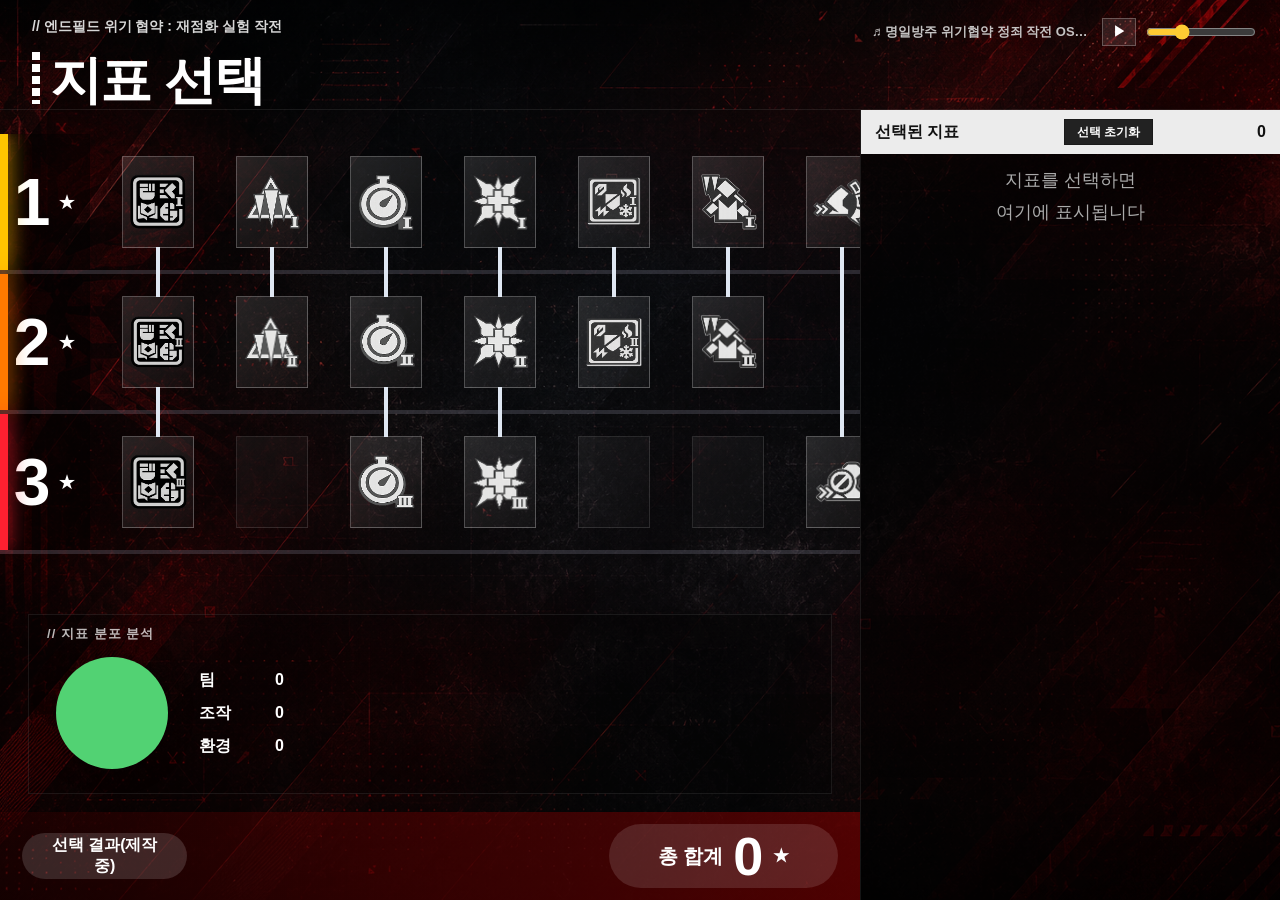
==== index.html @ 7ad9457a "Update index.html" ====
<!DOCTYPE html>
<html lang="ko">
<head>
  <meta charset="UTF-8" />
  <meta name="viewport" content="width=device-width, initial-scale=1.0"/>
  <title>Endfield CC Simulator</title>

  <link rel="stylesheet" href="style.css"/>
  <link rel="icon" type="image/png" href="favicon.png">
</head>

<body>

<div id="intro-screen">
  <img src="assets/ECC0title.png" alt="intro" />
</div>

<div class="sim-wrapper">

  <header class="sim-header">
    <div class="music-player">
      <span class="music-title">♬ 명일방주 위기협약 정죄 작전 OST ♬</span>

      <button id="music-toggle" class="music-toggle" type="button">▶</button>

      <input
        id="music-volume"
        class="music-volume"
        type="range"
        min="0"
        max="1"
        step="0.01"
        value="0.3"
      />

      <audio id="bgm" src="assets/audio/Battleplan_Extinguished_Sins.mp3" loop></audio>
      <audio id="sfx-select" src="assets/audio/select.mp3"></audio>
      <audio id="sfx-cancel" src="assets/audio/cancel.mp3"></audio>
    </div>

    <div class="small-title">// 엔드필드 위기 협약 : 재점화 실험 작전</div>
    <div class="main-title">지표 선택</div>
  </header>

  <main class="sim-main">

  <section class="main-left">

      <div class="sim-body">
        <section class="board-wrap">
          <div id="grid-area" class="grid-area"></div>
        </section>
      </div>

      <div class="stats-hud">

        <div class="stats-title">
          // 지표 분포 분석
        </div>

        <div class="stats-pie">
          <div class="pie-chart" id="type-pie"></div>
        </div>

        <div class="stats-bars">

          <div class="block-row team">
            <span class="bar-label">팀</span>
            <span class="bar-value" id="value-team">0</span>
            <div class="block-track" id="blocks-team"></div>
          </div>

          <div class="block-row control">
            <span class="bar-label">조작</span>
            <span class="bar-value" id="value-control">0</span>
            <div class="block-track" id="blocks-control"></div>
          </div>

          <div class="block-row env">
            <span class="bar-label">환경</span>
            <span class="bar-value" id="value-env">0</span>
            <div class="block-track" id="blocks-env"></div>
          </div>

        </div>

      </div>

      <footer class="sim-footer">

        <button
          class="result-btn"
          type="button"
          onclick="window.open('result.html','_blank')"
        >
          선택 결과(제작중)
        </button>

        <div class="warn-text" id="warn-text">
          ⚠ 현재 지표 난도가 높습니다. 신중하게 행동해 주세요.
        </div>

        <div class="total-score">
          <span class="total-label">총 합계</span>
          <span class="total-num" id="total-pts">0</span>
          <span>★</span>
        </div>

      </footer>

  </section>

    <aside class="side-panel">
      <div class="panel-header">
        <span>선택된 지표</span>
        <button class="panel-reset-btn" onclick="resetSelected()">선택 초기화</button>
        <span id="selected-count">0</span>
      </div>

      <div id="panel-list" class="panel-list">
        <div class="panel-empty">
          지표를 선택하면<br>
          여기에 표시됩니다
        </div>
      </div>
    </aside>

  </main>

</div>
  
<script src="data.js"></script>
<script src="script.js"></script>
  
</body>
</html>
---- style.css ----
/* =========================================================
   Base / Reset
========================================================= */
*{
  margin:0;
  padding:0;
  box-sizing:border-box;
}

html,
body{
  width:100%;
  height:100%;
}

body{
  overflow:hidden;
  font-family:"Pretendard","Noto Sans KR",sans-serif;
  color:#fff;
  background:
    radial-gradient(circle at left,#00374c 0%,#020814 45%),
    radial-gradient(circle at right,#3b0010 0%,#020814 55%);
}

/* =========================================================
   Main Layout
========================================================= */


.sim-wrapper{
  position:relative;
  overflow:hidden;
  width:100%;
  height:100vh;
  display:grid;
  grid-template-rows:110px minmax(0,1fr);
  background:#020814;
}

.sim-wrapper::before{
  content:"";
  position:absolute;
  inset:0;
  z-index:0;

  background:
    linear-gradient(
      rgba(0,0,0,.35),
      rgba(0,0,0,.50)
    ),
    url('assets/bg.png');

  background-size:cover;
  background-position:center;
  background-repeat:no-repeat;
  pointer-events:none;
}

.sim-wrapper > *{
  position:relative;
  z-index:1;
}

.sim-main{
  display:grid;
  grid-template-columns:minmax(0,1fr) 420px;
  min-width:0;
  min-height:0;
}

.main-left{
  display:grid;
  grid-template-rows:minmax(0,1fr) auto 88px;
  min-width:0;
  min-height:0;
}

.sim-body{
  display:block;
  min-width:0;
  min-height:0;
  overflow:visible;
}


.sim-header{
  position:relative;
  padding:18px 32px 28px;
  border-bottom:1px solid rgba(255,255,255,.08);
}

.small-title{
  margin-bottom:10px;
  font-size:14px;
  font-weight:700;
  color:#d7d7d7;
}

.main-title{
  position:relative;
  padding-left:18px;
  font-size:52px;
  font-weight:900;
  letter-spacing:-.03em;
}

.main-title::before{
  content:"";
  position:absolute;
  left:0;
  top:6px;
  width:8px;
  height:52px;
  background:repeating-linear-gradient(
    to bottom,
    #fff 0 8px,
    transparent 8px 12px
  );
}



/* =========================================================
   Constraint Board
========================================================= */
.board-wrap{
  overflow-x:auto;
  overflow-y:visible;
  min-width:0;
  margin-top:24px;
  scrollbar-width:thin;
  scrollbar-color:rgba(255,255,255,.08) transparent;
}

.board-wrap::-webkit-scrollbar{
  height:6px;
}

.board-wrap::-webkit-scrollbar-track{
  background:transparent;
}

.board-wrap::-webkit-scrollbar-thumb{
  background:rgba(255,255,255,.08);
  border-radius:999px;
}

.board-wrap::-webkit-scrollbar-thumb:hover{
  background:rgba(255,255,255,.18);
}

.grid-area{
  min-width:max-content;
  overflow:visible;
}

.row-wrap{
  position:relative;
  display:grid;
  grid-template-columns:90px 1fr;
  min-width:2400px;
  height:140px;
  border-bottom:4px solid rgba(140,140,160,.25);
  overflow:visible;
}

.row-label{
  position:relative;
  display:flex;
  align-items:center;
  justify-content:center;
  gap:8px;
  overflow:hidden;
  background:rgba(0,0,0,.45);
}

.tier-num{
  font-size:66px;
  font-weight:900;
}

.tier-icon{
  font-size:18px;
}

.tier-bar{
  position:absolute;
  left:0;
  top:0;
  bottom:0;
  width:8px;
  z-index:3;
}

.tier-bar.t1{
  background:#ffc400;
  box-shadow:0 0 20px #ffc400;
}

.tier-bar.t2{
  background:#ff7a00;
  box-shadow:0 0 20px #ff7a00;
}

.tier-bar.t3{
  background:#ff2030;
  box-shadow:0 0 20px #ff2030;
}

.cards-row{
  position:relative;
  display:grid;
  grid-template-columns:repeat(24,72px);
  column-gap:42px;
  align-items:center;
  padding-left:32px;
}

/* =========================================================
   Constraint Cards
========================================================= */
.card{
  position:relative;
  width:72px;
  height:92px;
  border:1px solid rgba(255,255,255,.25);
  background:linear-gradient(135deg,rgba(255,255,255,.12),rgba(255,255,255,.03));
  display:flex;
  align-items:center;
  justify-content:center;
  transition:.14s;
  overflow:visible;
}

.card:hover{
  border-color:rgba(255,255,255,.5);
  z-index:200;
}

.card.selected{
  background:linear-gradient(180deg,#ff0000 0%,#c30000 100%);
  border-color:#ff6b6b;
  box-shadow:
    0 0 0 2px rgba(255,255,255,.75),
    0 0 16px rgba(255,0,0,.9),
    0 0 34px rgba(255,0,0,.55);
}
.card.select-flash{
  animation:selectedCardPulse .32s ease-out;
}

@keyframes selectedCardPulse{
  0%{
    box-shadow:
      0 0 0 0 rgba(255,255,255,0),
      0 0 0 rgba(255,0,0,0);
    filter:brightness(1);
  }

  45%{
    box-shadow:
       0 0 0 4px rgba(255,255,255,1),
       0 0 30px rgba(255,0,0,1),
       0 0 68px rgba(255,0,0,.95),
       0 0 110px rgba(255,40,40,.45);
   
     filter:brightness(1.65);
  }

  100%{
    box-shadow:
      0 0 0 2px rgba(255,255,255,.75),
      0 0 16px rgba(255,0,0,.9),
      0 0 34px rgba(255,0,0,.55);
    filter:brightness(1);
  }
}

.card-icon{
  font-size:34px;
  color:#f2f2f2;
  z-index:2;
}

.card-icon img{
  width:60px;
  height:60px;
  object-fit:contain;
  display:block;
}

.card-check{
  position:absolute;
  top:6px;
  right:6px;
  width:22px;
  height:22px;
  background:#fff;
  color:#d40000;
  display:none;
  align-items:center;
  justify-content:center;
  font-size:18px;
  font-weight:900;
  z-index:20;
}

.card.selected .card-check{
  display:flex;
}

.card-pts{
  position:absolute;
  right:8px;
  bottom:6px;
  font-size:15px;
  font-weight:700;
  color:#fff;
  z-index:10;
}

.card-x{
  position:absolute;
  inset:0;
  display:flex;
  align-items:center;
  justify-content:center;
  font-size:48px;
  color:rgba(255,255,255,.08);
}

.empty{
  opacity:.45;
}

.disabled{
  opacity:.4;
}

.lock-mark{
  position:absolute;
  left:6px;
  bottom:4px;
  font-size:16px;
  z-index:20;
}

.key-card{
  border-color:#ffd400;
  box-shadow:0 0 12px rgba(255,212,0,.35);
}

/* =========================================================
   Group Connection Lines
========================================================= */
.conn{
  position:absolute;
  background:#dfe7f2;
  pointer-events:none;
  z-index:1;
  box-shadow:none;
}

.card.line-top .conn.top{
  width:4px;
  height:38px;
  left:50%;
  transform:translateX(-50%);
  top:-38px;
}

.card.line-bottom .conn.bottom{
  width:4px;
  height:38px;
  left:50%;
  transform:translateX(-50%);
  bottom:-38px;
}

.card.line-left .conn.left{
  height:4px;
  width:42px;
  top:50%;
  transform:translateY(-50%);
  left:-42px;
}

.card.line-right .conn.right{
  height:4px;
  width:42px;
  top:50%;
  transform:translateY(-50%);
  right:-42px;
}

.connector-only{
  background:transparent;
  border:none;
  opacity:1;
}

.connector-only .card-x{
  display:none;
}

.connector-only.line-top.line-bottom::before{
  content:"";
  position:absolute;
  left:50%;
  top:-45px;
  bottom:-45px;
  width:4px;
  transform:translateX(-50%);
  background:#dfe7f2;
  box-shadow:none;
  z-index:1;
  pointer-events:none;
}

.connector-only .conn.top,
.connector-only .conn.bottom{
  display:none !important;
}

/* =========================================================
   Conflict Indicators
========================================================= */
.group-conflict{
  opacity:.72;
}

.conflict-text{
  position:absolute;
  top:14px;
  font-size:15px;
  font-weight:900;
  color:#fff;
  z-index:30;
  pointer-events:none;
}

.conflict-mark{
  position:absolute;
  bottom:18px;
  font-size:28px;
  font-weight:900;
  color:#ff3a3a;
  z-index:30;
  pointer-events:none;
}

.card:not(.group-conflict) .conflict-text,
.card:not(.group-conflict) .conflict-mark{
  display:none;
}

/* =========================================================
   Selected Indicator Side Panel
========================================================= */
.side-panel{
  border-left:1px solid rgba(255,255,255,.08);
  background:rgba(0,0,0,.58);
  display:flex;
  flex-direction:column;
  min-height:0;
  height:100%;
}

.panel-header{
  flex:0 0 auto;
  height:44px;
  background:#ececec;
  color:#111;
  display:flex;
  align-items:center;
  justify-content:space-between;
  padding:0 14px;
  font-weight:900;
  font-size:16px;
}

.panel-reset-btn{
  height:26px;
  padding:0 12px;
  border:1px solid rgba(0,0,0,.25);
  background:#222;
  color:#fff;
  font-size:12px;
  font-weight:900;
  cursor:pointer;
}

.panel-reset-btn:hover{
  background:#444;
}

.panel-list{
  flex:1;
  min-height:0;

  overflow-y:auto;
  overflow-x:hidden;

  padding:10px;

  scrollbar-width:thin;
  scrollbar-color:rgba(255,255,255,.10) transparent;
}

.panel-empty{
  margin:auto;
  text-align:center;
  line-height:1.8;
  color:#aaa;
  font-size:18px;
}

.panel-item{
  display:grid;
  grid-template-columns:62px minmax(0,1fr) 30px;
  grid-template-areas:"left content del";
  gap:8px;
  align-items:stretch;
  min-height:72px;
  padding:7px 10px;
  margin-bottom:6px;
  background:linear-gradient(90deg,rgba(255,255,255,.15),rgba(255,255,255,.04));
  border-left:5px solid #ff7a00;
  overflow:hidden;
}

.panel-item > div:nth-child(3){
  min-width:0;
}

.panel-item.tier-1{
  border-left-color:#ffd400;
}

.panel-item.tier-2{
  border-left-color:#ff7a00;
}

.panel-item.tier-3{
  border-left-color:#ff2030;
}

.panel-item.tier-1 .panel-score{
  background:#ffd400;
  color:#111;
}

.panel-item.tier-2 .panel-score{
  background:#ff7a00;
  color:#fff;
}

.panel-item.tier-3 .panel-score{
  background:#ff2030;
  color:#fff;
}

.panel-score{
  grid-area:left;
  justify-self:start;
  align-self:start;
  width:42px;
  height:18px;
  display:flex;
  align-items:center;
  justify-content:center;
  font-weight:900;
  font-size:12px;
  background:#ff7a00;
  color:#fff;
  border-radius:2px;
}

.panel-icon{
  grid-area:left;
  align-self:end;
  justify-self:start;
  display:flex;
  align-items:center;
  justify-content:center;
  margin:8px 0 2px 2px;
}

.panel-icon img{
  width:40px;
  height:40px;
  object-fit:contain;
  display:block;
}

.panel-content{
  grid-area:content;
  min-width:0;
  align-self:start;
  padding-top:2px;
}

.panel-name{
  font-size:14px;
  font-weight:900;
  margin-bottom:5px;
  line-height:1.1;
}

.panel-desc{
  font-size:13px;
  display:block;
  white-space:normal;
  word-break:keep-all;
  overflow-wrap:anywhere;
  line-height:1.22;
  max-height:none;
  height:auto;
  overflow:visible;
  padding-right:0;
}

.panel-del{
  grid-area:del;
  align-self:center;
  justify-self:center;
  width:24px;
  height:52px;
  border:none;
  border-radius:3px;
  background:#efefef;
  color:#444;
  font-size:18px;
  font-weight:900;
  cursor:pointer;
  display:flex;
  align-items:center;
  justify-content:center;
}

.panel-del:hover{
  background:#fff;
  color:#000;
}

/* =========================================================
   Selected Panel Animations
========================================================= */
.panel-item.new-item{
  animation:panelSliceIn .28s cubic-bezier(.16,.9,.25,1.15) both;
  transform-origin:right center;
}

.panel-item.removing-item{
  overflow:hidden;
  pointer-events:none;
  animation:
    panelSliceOut .22s ease-in forwards,
    panelCollapse .22s ease-in forwards;
  transform-origin:right center;
}

@keyframes panelSliceIn{
  0%{
    opacity:0;
    transform:translateX(46px) scaleX(.12) scaleY(.94);
    filter:brightness(1.8);
  }

  55%{
    opacity:1;
    transform:translateX(-4px) scaleX(1.03) scaleY(1);
    filter:brightness(1.25);
  }

  100%{
    opacity:1;
    transform:translateX(0) scaleX(1) scaleY(1);
    filter:brightness(1);
  }
}

@keyframes panelSliceOut{
  0%{
    opacity:1;
    transform:translateX(0) scaleX(1);
    filter:brightness(1);
  }

  100%{
    opacity:0;
    transform:translateX(46px) scaleX(.08);
    filter:brightness(1.8);
  }
}

@keyframes panelCollapse{
  0%{
    max-height:320px;
    margin-bottom:10px;
    padding-top:10px;
    padding-bottom:10px;
  }

  100%{
    max-height:0;
    margin-bottom:0;
    padding-top:0;
    padding-bottom:0;
  }
}

/* =========================================================
   Footer / Total Score
========================================================= */
.constraint-list-area{
  display:none !important;
}

.sim-footer{
  display:flex;
  align-items:center;
  justify-content:flex-end;
  gap:16px;
  padding:0 22px;
  background:linear-gradient(90deg,rgba(60,0,0,.3),rgba(140,0,0,.55));
}

.sim-footer > *{
  position:relative;
  z-index:1;
}

.warn-text{
  opacity:0;
  transition:.2s;
  font-size:16px;
  margin-left:auto;
  margin-right:16px;
}

.warn-text.visible{
  opacity:1;
}

.total-score{
  display:flex;
  align-items:center;
  justify-content:center;
  gap:10px;

  width:240px;
  height:64px;
  border-radius:999px;

  background:rgba(255,255,255,.12);
  box-shadow:none;
  font-weight:900;
  justify-self:end;
}

.total-score.danger{
  background:linear-gradient(90deg,#ff9b1f,#ff001f);
  box-shadow:0 0 30px rgba(255,80,0,.45);
}

.total-label{
  font-size:20px;
}

.total-num{
  font-size:54px;
}

.reset-btn{
  border:none;
  padding:0 22px;
  height:46px;
  border-radius:999px;
  background:rgba(255,255,255,.14);
  color:#fff;
  font-size:16px;
  font-weight:900;
  cursor:pointer;
}

.reset-btn:hover{
  background:rgba(255,255,255,.24);
}

/* =========================================================
   Music Player
========================================================= */
.music-player{
  position:absolute;
  top:18px;
  right:24px;
  display:flex;
  align-items:center;
  gap:10px;
  z-index:100;
}

.music-title{
  font-size:13px;
  font-weight:700;
  color:#d8d8d8;
  opacity:.9;
  max-width:220px;
  white-space:nowrap;
  overflow:hidden;
  text-overflow:ellipsis;
}

.music-toggle{
  width:34px;
  height:28px;
  border:1px solid rgba(255,255,255,.25);
  background:rgba(255,255,255,.1);
  color:#fff;
  font-weight:900;
  cursor:pointer;
}

.music-toggle:hover{
  background:rgba(255,255,255,.2);
}

.music-volume{
  width:110px;
  accent-color:#ffcc33;
}

/* =========================================================
   Intro Splash
========================================================= */
#intro-screen{
  position:fixed;
  inset:0;
  z-index:99999;
  display:flex;
  align-items:center;
  justify-content:center;
  background:#000;
  animation:introFadeOut 2.6s forwards;
}

#intro-screen img{
  width:100vw;
  height:100vh;
  object-fit:cover;
  opacity:0;
  animation:introLogo 2s ease forwards;
}

@keyframes introLogo{
  0%{
    opacity:0;
    transform:scale(.96);
    filter:blur(12px);
  }

  20%{
    opacity:1;
    transform:scale(1);
    filter:blur(0);
  }

  72%{
    opacity:1;
    transform:scale(1);
    filter:blur(0);
  }

  100%{
    opacity:0;
    transform:scale(1.02);
    filter:blur(4px);
  }
}

@keyframes introFadeOut{
  0%{
    opacity:1;
    visibility:visible;
  }

  85%{
    opacity:1;
    visibility:visible;
  }

  100%{
    opacity:0;
    visibility:hidden;
    pointer-events:none;
  }
}

.card-tooltip{
  display:none;
}

.floating-tooltip{
  position:fixed;
  min-width:220px;
  max-width:300px;
  padding:10px 12px;
  background:rgba(8,10,18,.96);
  border:1px solid rgba(255,255,255,.18);
  box-shadow:0 8px 30px rgba(0,0,0,.45);
  z-index:99999;
  pointer-events:none;
  opacity:0;
  transform:translate(-50%, -18px);
  transition:opacity .12s, transform .12s;
}

.floating-tooltip.visible{
  opacity:1;
  transform:translate(-50%, -24px);
}

.tooltip-title{
  font-size:14px;
  font-weight:900;
  margin-bottom:6px;
  color:#fff;
}

.tooltip-desc{
  font-size:12px;
  line-height:1.45;
  color:#d6d6d6;
}

.yellow-text{
  color:#ffd54a;
  font-weight:700;
}

.defense-text{
  color:#d7a56a;
  font-weight:700;
}

.arts-text{
  color:#69c7ff;
  font-weight:700;
}

.board-wrap{
  cursor:grab;
}

.board-wrap.dragging{
  cursor:grabbing;
  user-select:none;
}

.card,
.card *{
  user-select:none;
  -webkit-user-select:none;
  -webkit-user-drag:none;
}

.card img,
.panel-icon img,
.card-icon img{
  pointer-events:none;
  user-select:none;
  -webkit-user-select:none;
  -webkit-user-drag:none;
  draggable:false;
}

.panel-list::-webkit-scrollbar{
  width:6px;
}

.panel-list::-webkit-scrollbar-track{
  background:transparent;
}

.panel-list::-webkit-scrollbar-thumb{
  background:rgba(255,255,255,.10);
  border-radius:999px;
}

.panel-list::-webkit-scrollbar-thumb:hover{
  background:rgba(255,255,255,.20);
}


.stats-hud{
  height:180px;
  margin:14px 28px 18px 28px;
  padding:32px 18px 14px;
  
  display:grid;
  grid-template-columns:130px minmax(0,1fr);
  gap:22px;

  background:rgba(0,0,0,.28);
  border:1px solid rgba(255,255,255,.08);

  align-self:start;
  align-items:center;
  position:relative;
}

.pie-chart{
  width:112px;
  height:112px;
  border-radius:50%;
  background:conic-gradient(#333 0 100%);
  box-shadow:0 0 24px rgba(0,0,0,.45);
}

.stats-pie{
  display:flex;
  align-items:center;
  justify-content:center;
}

.block-row{
  display:grid;
  grid-template-columns:62px 34px minmax(0,1fr);
  align-items:center;
  gap:14px;

  font-size:16px;
  font-weight:900;
}

.block-track{
  display:flex;
  gap:7px;
  min-height:20px;
}

.stat-block{
  width:28px;
  height:18px;
  border-radius:3px;
  background:rgba(255,255,255,.16);
}

.block-row.team .stat-block{
  background:#4ea1ff;
  box-shadow:0 0 8px rgba(78,161,255,.45);
}

.block-row.control .stat-block{
  background:#ff9a3d;
  box-shadow:0 0 8px rgba(255,154,61,.45);
}

.block-row.env .stat-block{
  background:#52d273;
  box-shadow:0 0 8px rgba(82,210,115,.45);
}

.stats-bars{
  display:flex;
  flex-direction:column;
  justify-content:center;
  gap:12px;
}

.stats-title{
  position:absolute;
  top:10px;
  left:18px;

  font-size:13px;
  font-weight:900;
  letter-spacing:.08em;

  color:rgba(255,255,255,.72);
  text-transform:uppercase;
}

.result-btn{
  margin-right:auto;
  height:46px;
  padding:0 22px;
  border:none;
  border-radius:999px;
  background:rgba(255,255,255,.14);
  color:#fff;
  font-size:16px;
  font-weight:900;
  cursor:pointer;
}

.result-btn:hover{
  background:rgba(255,255,255,.24);
}

.result-view{
  display:none;
}

/* =========================================================
   Responsive
========================================================= */
@media (max-width:900px){
  body{
    overflow:auto;
  }

  .sim-wrapper{
    height:auto;
    min-height:100dvh;
    grid-template-rows:auto minmax(0,1fr);
  }

  .sim-header{
    padding:14px 16px 18px;
  }

  .small-title{
    font-size:12px;
  }

  .main-title{
    font-size:32px;
    padding-left:14px;
  }

  .main-title::before{
    width:6px;
    height:32px;
    top:4px;
  }

  .music-player{
    top:10px;
    right:10px;
    gap:6px;
  }

  .music-title{
    max-width:120px;
    font-size:11px;
  }

  .music-volume{
    width:72px;
  }

  .sim-main{
    grid-template-columns:1fr;
    min-height:0;
  }

  .main-left{
    grid-template-rows:auto auto 82px;
  }

  .sim-body{
    display:block;
    min-height:0;
  }

  .board-wrap{
    margin-top:10px;
    overflow-x:auto;
    overflow-y:hidden;
  }

  .row-wrap{
    min-width:1880px;
    height:96px;
    grid-template-columns:58px 1fr;
  }

  .cards-row{
    grid-template-columns:repeat(24,52px);
    column-gap:24px;
    padding-left:22px;
  }

  .card{
    width:52px;
    height:66px;
  }

  .card-icon img{
    width:46px;
    height:46px;
  }

  .card-check{
    top:4px;
    right:4px;
    width:18px;
    height:18px;
    font-size:15px;
  }

  .tier-num{
    font-size:38px;
  }

  .tier-icon{
    font-size:13px;
  }

  .side-panel{
    height:240px;
    border-left:none;
    border-top:1px solid rgba(255,255,255,.12);
  }

  .panel-header{
    height:36px;
    padding:0 10px;
    font-size:13px;
  }

  .panel-reset-btn{
    height:24px;
    padding:0 10px;
    font-size:11px;
  }

  .panel-list{
    padding:8px;
    overflow-x:hidden;
    overflow-y:auto;
  }

  .panel-item{
    grid-template-columns:52px minmax(0,1fr) 28px;
    grid-template-areas:"left content del";
    gap:8px;
    min-height:72px;
    padding:7px 8px;
    margin-bottom:6px;
  }

  .panel-score{
    width:38px;
    height:17px;
    font-size:11px;
  }

  .panel-icon{
    margin:7px 0 1px 1px;
  }

  .panel-icon img{
    width:32px;
    height:32px;
  }

  .panel-content{
    min-width:0;
    padding-top:1px;
  }

  .panel-name{
    font-size:13px;
    line-height:1.12;
    margin-bottom:4px;
  }

  .panel-desc{
    font-size:11px;
    line-height:1.25;
    word-break:keep-all;
    overflow-wrap:anywhere;
  }

  .panel-del{
    width:24px;
    height:46px;
    font-size:17px;
  }

  .stats-hud{
    height:128px;
    margin:10px 12px 10px;
    padding:28px 12px 10px;
    grid-template-columns:90px minmax(0,1fr);
    gap:14px;
  }

  .stats-title{
    top:8px;
    left:12px;
    font-size:11px;
  }

  .pie-chart{
    width:76px;
    height:76px;
  }

  .block-row{
    grid-template-columns:42px 24px minmax(0,1fr);
    gap:8px;
    font-size:12px;
  }

  .stats-bars{
    gap:8px;
  }

  .block-track{
    gap:4px;
    min-height:14px;
  }

  .stat-block{
    width:18px;
    height:12px;
  }

  .sim-footer{
    height:82px;
    padding:0 12px;
  }

  .result-btn{
    height:38px;
    padding:0 14px;
    font-size:13px;
  }

  .warn-text{
    display:none;
  }

  .total-score{
    width:170px;
    height:54px;
    gap:6px;
  }

  .total-label{
    font-size:15px;
  }

  .total-num{
    font-size:42px;
  }
}
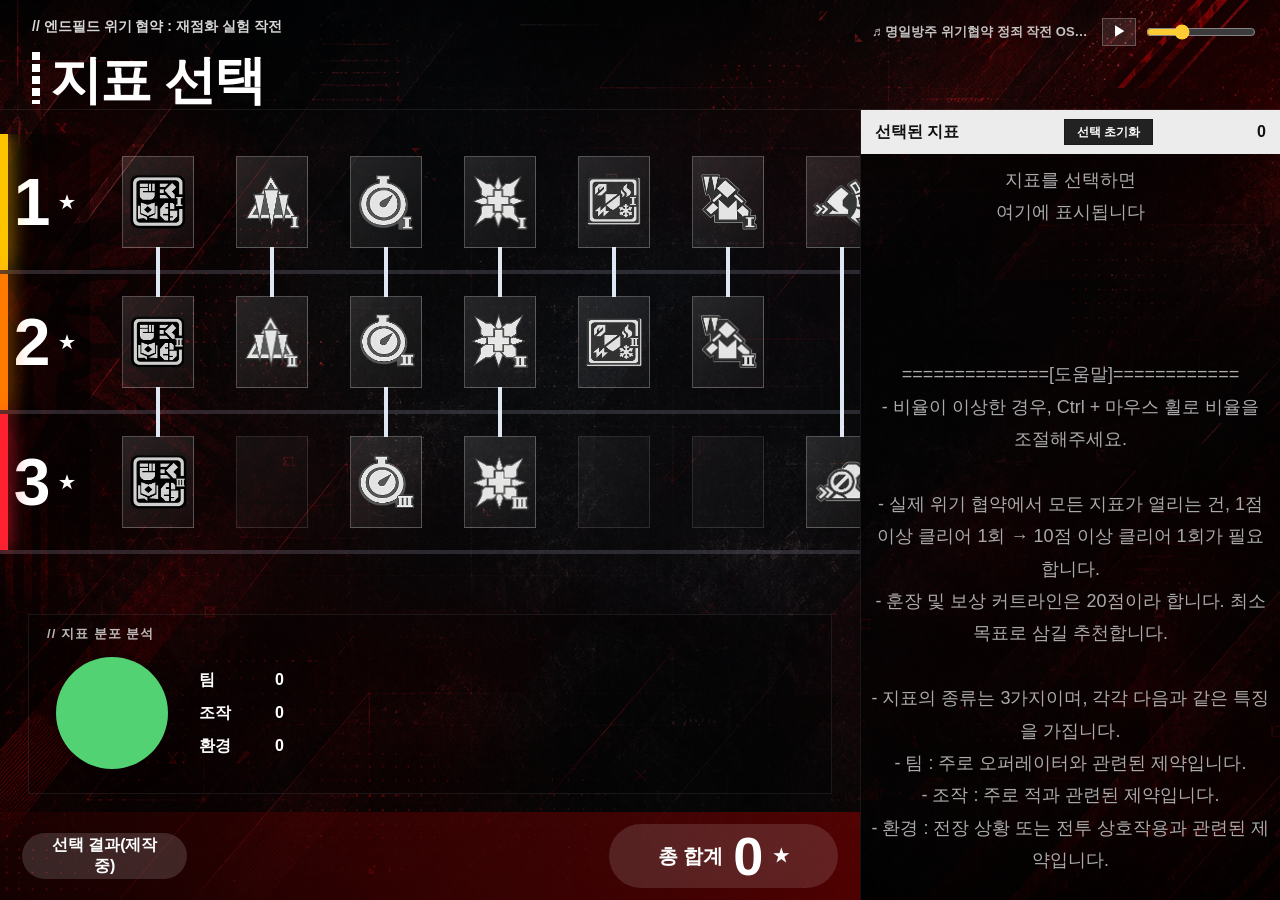
==== commit d4876896: "Update index.html" ====
--- a/index.html
+++ b/index.html
@@ -117,12 +117,7 @@
         <span id="selected-count">0</span>
       </div>
 
-      <div id="panel-list" class="panel-list">
-        <div class="panel-empty">
-          지표를 선택하면<br>
-          여기에 표시됩니다
-        </div>
-      </div>
+      <div id="panel-list" class="panel-list"></div>
     </aside>
 
   </main>
--- a/style.css
+++ b/style.css
@@ -63,7 +63,7 @@
 
 .sim-main{
   display:grid;
-  grid-template-columns:minmax(0,1fr) 420px;
+  grid-template-columns:minmax(0,1fr) clamp(420px, 24vw, 560px);
   min-width:0;
   min-height:0;
 }
@@ -99,7 +99,7 @@
 .main-title{
   position:relative;
   padding-left:18px;
-  font-size:52px;
+  font-size:clamp(52px, 3.2vw, 76px);
   font-weight:900;
   letter-spacing:-.03em;
 }
@@ -159,7 +159,7 @@
   display:grid;
   grid-template-columns:90px 1fr;
   min-width:2400px;
-  height:140px;
+  height:clamp(140px, 8vw, 180px);
   border-bottom:4px solid rgba(140,140,160,.25);
   overflow:visible;
 }
@@ -210,8 +210,8 @@
 .cards-row{
   position:relative;
   display:grid;
-  grid-template-columns:repeat(24,72px);
-  column-gap:42px;
+  grid-template-columns:repeat(24, clamp(72px, 4vw, 96px));
+  column-gap:clamp(42px, 2.4vw, 64px);
   align-items:center;
   padding-left:32px;
 }
@@ -221,8 +221,8 @@
 ========================================================= */
 .card{
   position:relative;
-  width:72px;
-  height:92px;
+  width:clamp(72px, 4vw, 96px);
+  height:clamp(92px, 5.2vw, 122px);
   border:1px solid rgba(255,255,255,.25);
   background:linear-gradient(135deg,rgba(255,255,255,.12),rgba(255,255,255,.03));
   display:flex;
@@ -283,8 +283,8 @@
 }
 
 .card-icon img{
-  width:60px;
-  height:60px;
+  width:clamp(60px, 3.2vw, 78px);
+  height:clamp(60px, 3.2vw, 78px);
   object-fit:contain;
   display:block;
 }
@@ -1099,9 +1099,232 @@
   background:rgba(255,255,255,.24);
 }
 
-.result-view{
-  display:none;
-}
+.result-page{
+  min-height:100vh;
+  overflow:hidden;
+  color:#fff;
+  background:#020814;
+}
+
+.result-page::before{
+  content:"";
+  position:fixed;
+  inset:0;
+  z-index:-1;
+
+  background:
+    linear-gradient(
+      rgba(0,0,0,.76),
+      rgba(0,0,0,.88)
+    ),
+    url('assets/bg.png');
+
+  background-size:cover;
+  background-position:center;
+  background-repeat:no-repeat;
+}
+
+.result-scale-wrap{
+  width:100vw;
+  height:100vh;
+  overflow:hidden;
+}
+
+.result-wrapper{
+  width:1920px;
+  height:1080px;
+  padding:28px 32px 40px;
+  transform-origin:top left;
+}
+
+.result-header{
+  display:flex;
+  align-items:center;
+  justify-content:space-between;
+  gap:24px;
+  margin-bottom:28px;
+  border-bottom:1px solid rgba(255,255,255,.12);
+  padding-bottom:18px;
+}
+
+.result-total-box{
+  min-width:220px;
+  height:72px;
+  padding:0 26px;
+
+  display:flex;
+  align-items:center;
+  justify-content:center;
+  gap:10px;
+
+  border-radius:999px;
+  background:linear-gradient(90deg,#ff9b1f,#ff001f);
+  box-shadow:0 0 30px rgba(255,80,0,.4);
+
+  font-weight:900;
+}
+
+.result-total-box span{
+  font-size:20px;
+}
+
+.result-total-box strong{
+  font-size:54px;
+  line-height:1;
+}
+
+.result-columns{
+  display:flex;
+  justify-content:center;
+  align-items:flex-start;
+  gap:18px;
+}
+
+.result-column{
+  width:520px;
+  min-height:540px;
+  padding:14px;
+  background:rgba(0,0,0,.42);
+  border:1px solid rgba(255,255,255,.1);
+}
+
+.result-column-title{
+  height:38px;
+  display:flex;
+  align-items:center;
+  justify-content:space-between;
+  
+  padding:0 12px;
+  margin-bottom:12px;
+
+  font-size:18px;
+  font-weight:900;
+  background:rgba(255,255,255,.12);
+}
+
+.result-column.team .result-column-title{
+  border-left:5px solid #4ea1ff;
+}
+
+.result-column.control .result-column-title{
+  border-left:5px solid #ff9a3d;
+}
+
+.result-column.env .result-column-title{
+  border-left:5px solid #52d273;
+}
+
+.result-list{
+  display:flex;
+  flex-direction:column;
+  gap:10px;
+}
+
+.result-card{
+  display:grid;
+  grid-template-columns:46px 40px minmax(0,1fr);
+  
+  gap:10px;
+  align-items:center;
+
+  min-height:74px;
+  padding:8px;
+
+  background:linear-gradient(
+    90deg,
+    rgba(255,255,255,.14),
+    rgba(255,255,255,.04)
+  );
+
+  border-left:5px solid #ff7a00;
+}
+
+.result-card.tier-1{
+  border-left-color:#ffd400;
+}
+
+.result-card.tier-2{
+  border-left-color:#ff7a00;
+}
+
+.result-card.tier-3{
+  border-left-color:#ff2030;
+}
+
+.result-card-score{
+  width:44px;
+  height:20px;
+
+  display:flex;
+  align-items:center;
+  justify-content:center;
+
+  font-size:12px;
+  font-weight:900;
+  border-radius:2px;
+
+  background:#ff7a00;
+  color:#fff;
+}
+
+.result-card.tier-1 .result-card-score{
+  background:#ffd400;
+  color:#111;
+}
+
+.result-card.tier-2 .result-card-score{
+  background:#ff7a00;
+  color:#fff;
+}
+
+.result-card.tier-3 .result-card-score{
+  background:#ff2030;
+  color:#fff;
+}
+
+.result-card-icon{
+  display:flex;
+  align-items:center;
+  justify-content:center;
+}
+
+.result-card-icon img{
+  width:42px;
+  height:42px;
+  object-fit:contain;
+  display:block;
+}
+
+.result-card-content{
+  min-width:0;
+}
+
+.result-card-name{
+  font-size:16px;
+  font-weight:900;
+  line-height:1.15;
+  margin-bottom:5px;
+}
+
+.result-card-desc{
+  font-size:13px;
+  line-height:1.35;
+  color:#e8e8e8;
+  word-break:keep-all;
+  overflow-wrap:anywhere;
+}
+
+.result-empty{
+  padding:24px 10px;
+  color:rgba(255,255,255,.45);
+  font-size:15px;
+  text-align:center;
+}
+
+
+
+
+
 
 /* =========================================================
    Responsive
@@ -1348,4 +1571,29 @@
   .total-num{
     font-size:42px;
   }
-}
+  .result-wrapper{
+    padding:18px 14px 28px;
+  }
+
+  .result-header{
+    align-items:flex-start;
+    flex-direction:column;
+  }
+
+  .result-total-box{
+    width:100%;
+    height:58px;
+  }
+
+  .result-total-box strong{
+    font-size:42px;
+  }
+
+  .result-columns{
+    grid-template-columns:1fr;
+  }
+
+  .result-column{
+    min-height:auto;
+  }
+}
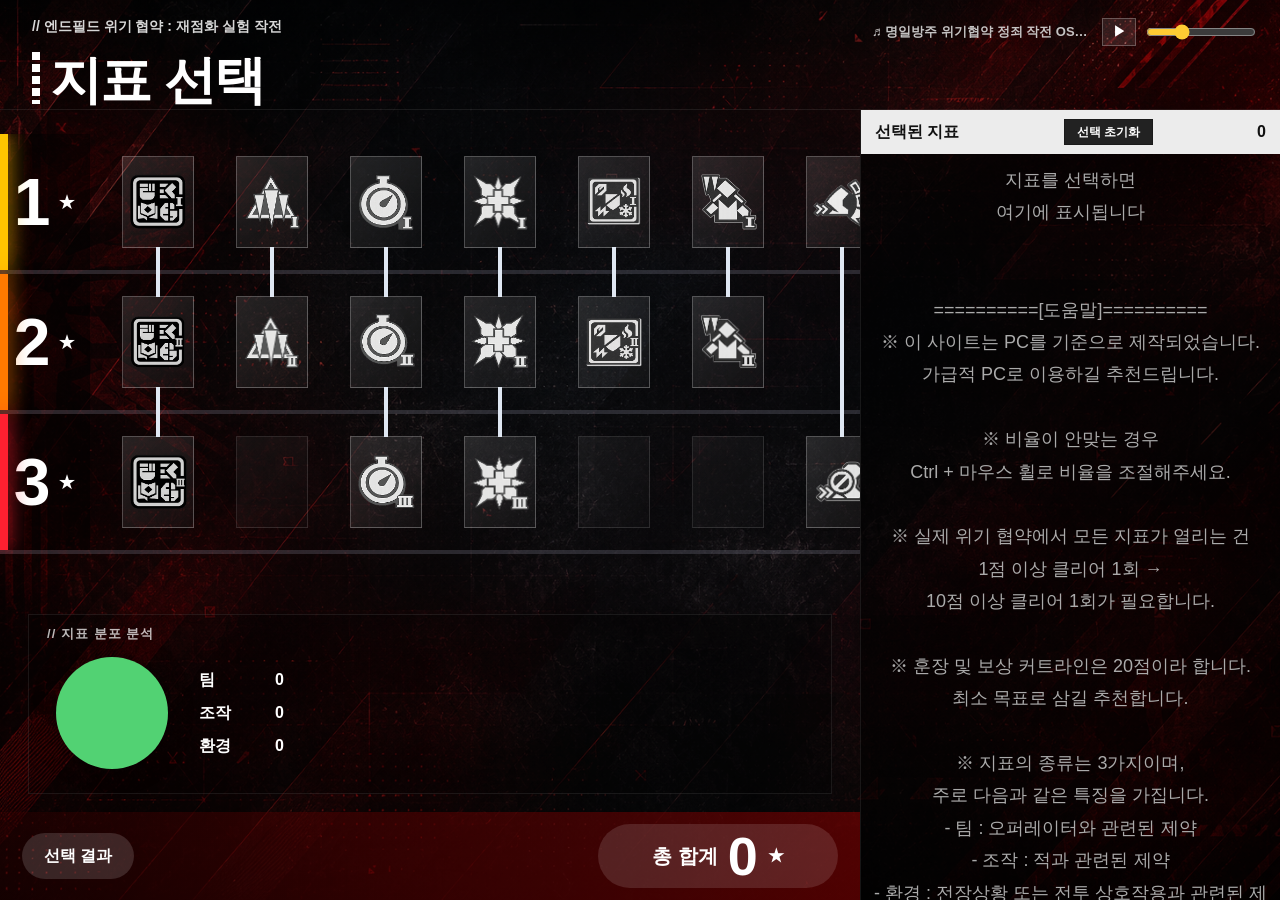
==== commit c8e0d7a7: "Update index.html" ====
--- a/index.html
+++ b/index.html
@@ -93,7 +93,7 @@
           type="button"
           onclick="window.open('result.html','_blank')"
         >
-          선택 결과(제작중)
+          선택 결과
         </button>
 
         <div class="warn-text" id="warn-text">
--- a/style.css
+++ b/style.css
@@ -1127,12 +1127,12 @@
 .result-scale-wrap{
   width:100vw;
   height:100vh;
-  overflow:hidden;
+  overflow:auto;
 }
 
 .result-wrapper{
   width:1920px;
-  height:1080px;
+  min-height:1080px;
   padding:28px 32px 40px;
   transform-origin:top left;
 }
@@ -1148,28 +1148,29 @@
 }
 
 .result-total-box{
-  min-width:220px;
-  height:72px;
-  padding:0 26px;
+  flex:0 0 auto;
+  height:52px;
+  min-width:180px;
+  padding:0 22px;
 
   display:flex;
   align-items:center;
   justify-content:center;
-  gap:10px;
+  gap:8px;
 
   border-radius:999px;
   background:linear-gradient(90deg,#ff9b1f,#ff001f);
-  box-shadow:0 0 30px rgba(255,80,0,.4);
+  box-shadow:0 0 24px rgba(255,80,0,.35);
 
   font-weight:900;
 }
 
 .result-total-box span{
-  font-size:20px;
+  font-size:17px;
 }
 
 .result-total-box strong{
-  font-size:54px;
+  font-size:38px;
   line-height:1;
 }
 
@@ -1321,7 +1322,79 @@
   text-align:center;
 }
 
-
+.result-guide{
+  width:calc(520px * 3 + 18px * 2);
+  margin:0 auto 22px;
+  padding:18px 20px;
+  background:rgba(0,0,0,.42);
+  border:1px solid rgba(255,255,255,.1);
+}
+.result-guide-head{
+  display:flex;
+  align-items:flex-start;
+  justify-content:space-between;
+  gap:18px;
+  margin-bottom:16px;
+}
+
+.result-guide-title{
+  font-size:20px;
+  font-weight:900;
+  margin-bottom:6px;
+}
+
+.result-guide-desc{
+  font-size:13px;
+  color:rgba(255,255,255,.65);
+  margin-bottom:16px;
+}
+
+.result-guide-list{
+  display:flex;
+  flex-wrap:wrap;
+  gap:10px;
+}
+
+.guide-item{
+  width:58px;
+  height:72px;
+  position:relative;
+
+  display:flex;
+  align-items:center;
+  justify-content:center;
+
+  background:rgba(255,255,255,.08);
+  border:1px solid rgba(255,255,255,.16);
+  border-left:5px solid #ff7a00;
+}
+
+.guide-item.tier-1{
+  border-left-color:#ffd400;
+}
+
+.guide-item.tier-2{
+  border-left-color:#ff7a00;
+}
+
+.guide-item.tier-3{
+  border-left-color:#ff2030;
+}
+
+.guide-item img{
+  width:42px;
+  height:42px;
+  object-fit:contain;
+  display:block;
+}
+
+.guide-item span{
+  position:absolute;
+  right:5px;
+  bottom:4px;
+  font-size:11px;
+  font-weight:900;
+}
 
 
 
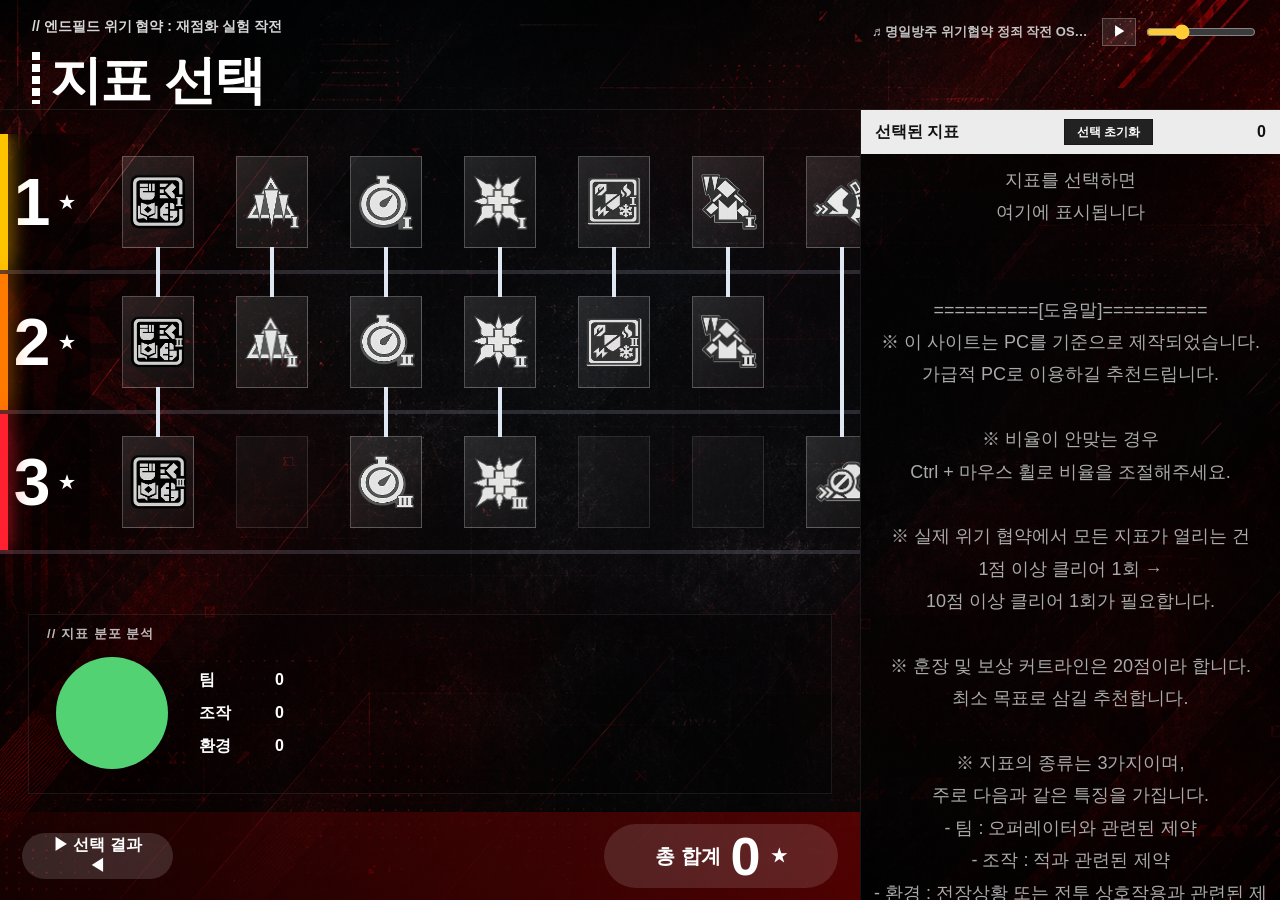
==== commit 14aa3a97: "Update index.html" ====
--- a/index.html
+++ b/index.html
@@ -93,7 +93,7 @@
           type="button"
           onclick="window.open('result.html','_blank')"
         >
-          선택 결과
+          ▶ 선택 결과 ◀
         </button>
 
         <div class="warn-text" id="warn-text">
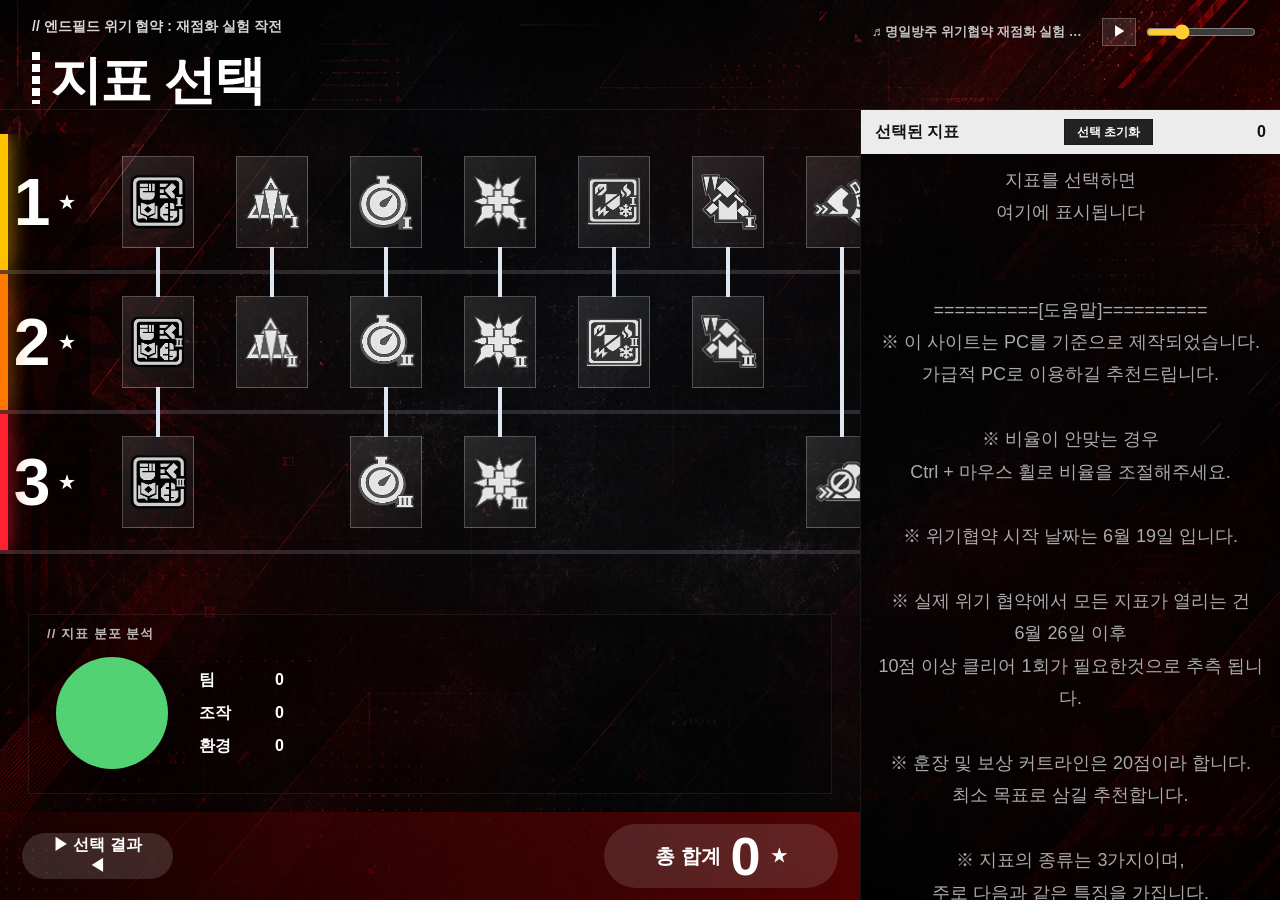
==== commit 6d29e885: "Update index.html" ====
--- a/index.html
+++ b/index.html
@@ -19,7 +19,7 @@
 
   <header class="sim-header">
     <div class="music-player">
-      <span class="music-title">♬ 명일방주 위기협약 정죄 작전 OST ♬</span>
+      <span class="music-title">♬ 명일방주 위기협약 재점화 실험 작전 OST ♬</span>
 
       <button id="music-toggle" class="music-toggle" type="button">▶</button>
 
@@ -33,7 +33,7 @@
         value="0.3"
       />
 
-      <audio id="bgm" src="assets/audio/Battleplan_Extinguished_Sins.mp3" loop></audio>
+      <audio id="bgm" src="assets/audio/endfield-contingency-contract-#1.mp3" loop></audio>
       <audio id="sfx-select" src="assets/audio/select.mp3"></audio>
       <audio id="sfx-cancel" src="assets/audio/cancel.mp3"></audio>
     </div>
--- a/style.css
+++ b/style.css
@@ -238,13 +238,20 @@
 }
 
 .card.selected{
-  background:linear-gradient(180deg,#ff0000 0%,#c30000 100%);
-  border-color:#ff6b6b;
+  background:linear-gradient(
+    180deg,
+    #d21820 0%,
+    #8f1015 100%
+  );
+
+  border-color:#ff7070;
+
   box-shadow:
-    0 0 0 2px rgba(255,255,255,.75),
-    0 0 16px rgba(255,0,0,.9),
-    0 0 34px rgba(255,0,0,.55);
-}
+    0 0 0 1px rgba(255,255,255,.45),
+    0 0 10px rgba(255,40,40,.38),
+    0 0 18px rgba(255,0,0,.22);
+}
+
 .card.select-flash{
   animation:selectedCardPulse .32s ease-out;
 }
@@ -330,7 +337,13 @@
 }
 
 .empty{
-  opacity:.45;
+  opacity:.18;
+}
+
+.card.empty{
+  border:none !important;
+  background:none !important;
+  box-shadow:none !important;
 }
 
 .disabled{
@@ -426,7 +439,19 @@
    Conflict Indicators
 ========================================================= */
 .group-conflict{
-  opacity:.72;
+  opacity:1;
+  filter:none;
+}
+
+.conflict-dim{
+  position:absolute;
+  inset:0;
+  z-index:25;
+
+  background:rgba(0,0,0,.42);
+  backdrop-filter:grayscale(.8) brightness(.75);
+
+  pointer-events:none;
 }
 
 .conflict-text{
@@ -1182,7 +1207,7 @@
 }
 
 .result-column{
-  width:520px;
+  width:440px;
   min-height:540px;
   padding:14px;
   background:rgba(0,0,0,.42);
@@ -1223,12 +1248,14 @@
 
 .result-card{
   display:grid;
-  grid-template-columns:46px 40px minmax(0,1fr);
-  
+  grid-template-columns:86px minmax(0,1fr);
+  grid-template-areas:
+    "left content";
+
   gap:10px;
   align-items:center;
 
-  min-height:74px;
+  min-height:82px;
   padding:8px;
 
   background:linear-gradient(
@@ -1240,6 +1267,8 @@
   border-left:5px solid #ff7a00;
 }
 
+
+
 .result-card.tier-1{
   border-left-color:#ffd400;
 }
@@ -1253,14 +1282,18 @@
 }
 
 .result-card-score{
-  width:44px;
-  height:20px;
+  grid-area:left;
+  justify-self:center;
+  align-self:start;
+
+  width:48px;
+  height:22px;
 
   display:flex;
   align-items:center;
   justify-content:center;
 
-  font-size:12px;
+  font-size:13px;
   font-weight:900;
   border-radius:2px;
 
@@ -1284,31 +1317,38 @@
 }
 
 .result-card-icon{
+  grid-area:left;
+  justify-self:center;
+  align-self:start;
+
+  margin-top:28px;
+
   display:flex;
   align-items:center;
   justify-content:center;
 }
 
 .result-card-icon img{
-  width:42px;
-  height:42px;
+  width:47px;
+  height:47px;
   object-fit:contain;
   display:block;
 }
 
 .result-card-content{
+  grid-area:content;
   min-width:0;
 }
 
 .result-card-name{
-  font-size:16px;
+  font-size:18px;
   font-weight:900;
   line-height:1.15;
   margin-bottom:5px;
 }
 
 .result-card-desc{
-  font-size:13px;
+  font-size:15px;
   line-height:1.35;
   color:#e8e8e8;
   word-break:keep-all;
@@ -1323,7 +1363,7 @@
 }
 
 .result-guide{
-  width:calc(520px * 3 + 18px * 2);
+  width:calc(440px * 3 + 18px * 2);
   margin:0 auto 22px;
   padding:18px 20px;
   background:rgba(0,0,0,.42);
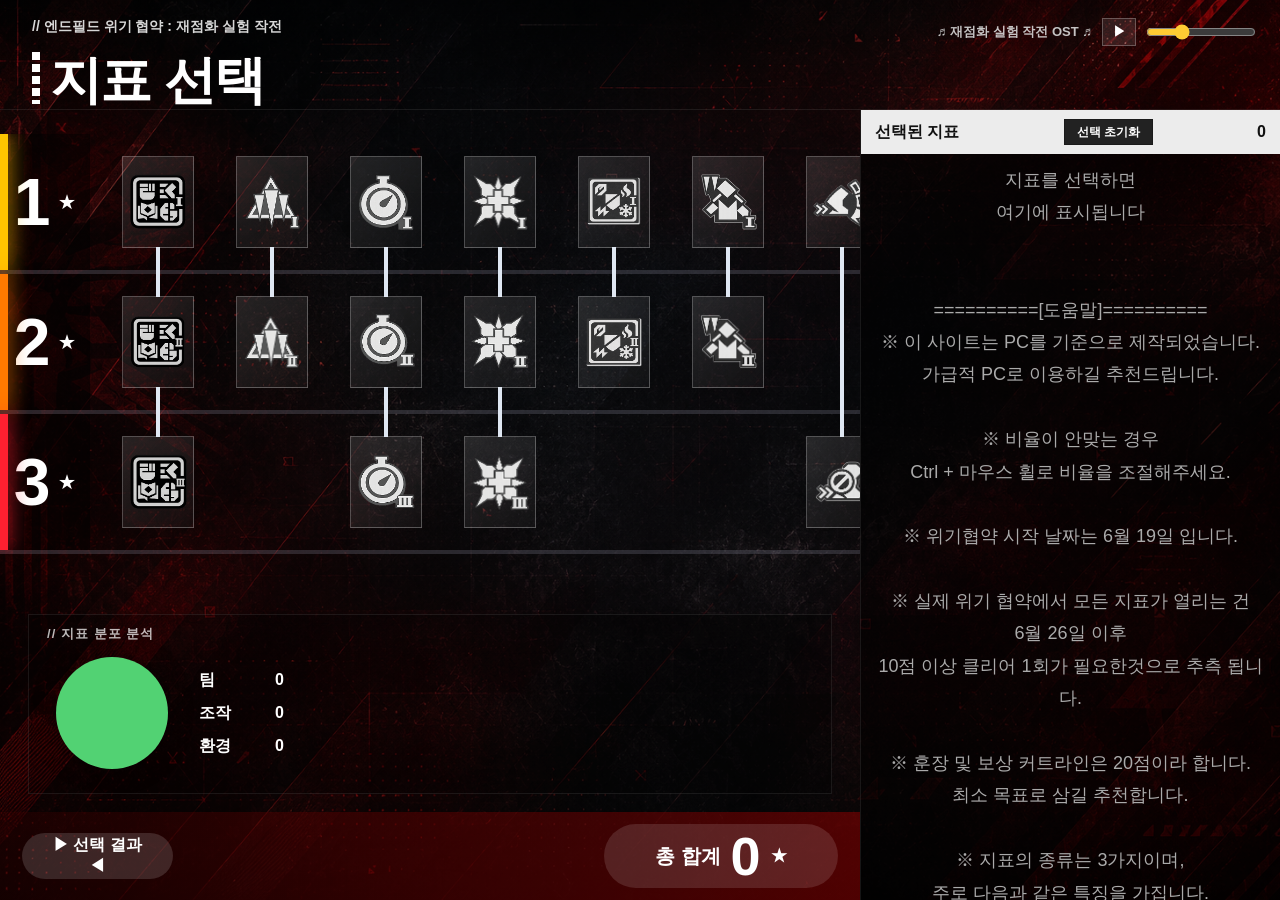
==== commit f97f80fc: "Update index.html" ====
--- a/index.html
+++ b/index.html
@@ -19,7 +19,7 @@
 
   <header class="sim-header">
     <div class="music-player">
-      <span class="music-title">♬ 명일방주 위기협약 재점화 실험 작전 OST ♬</span>
+      <span class="music-title">♬ 재점화 실험 작전 OST ♬</span>
 
       <button id="music-toggle" class="music-toggle" type="button">▶</button>
 
